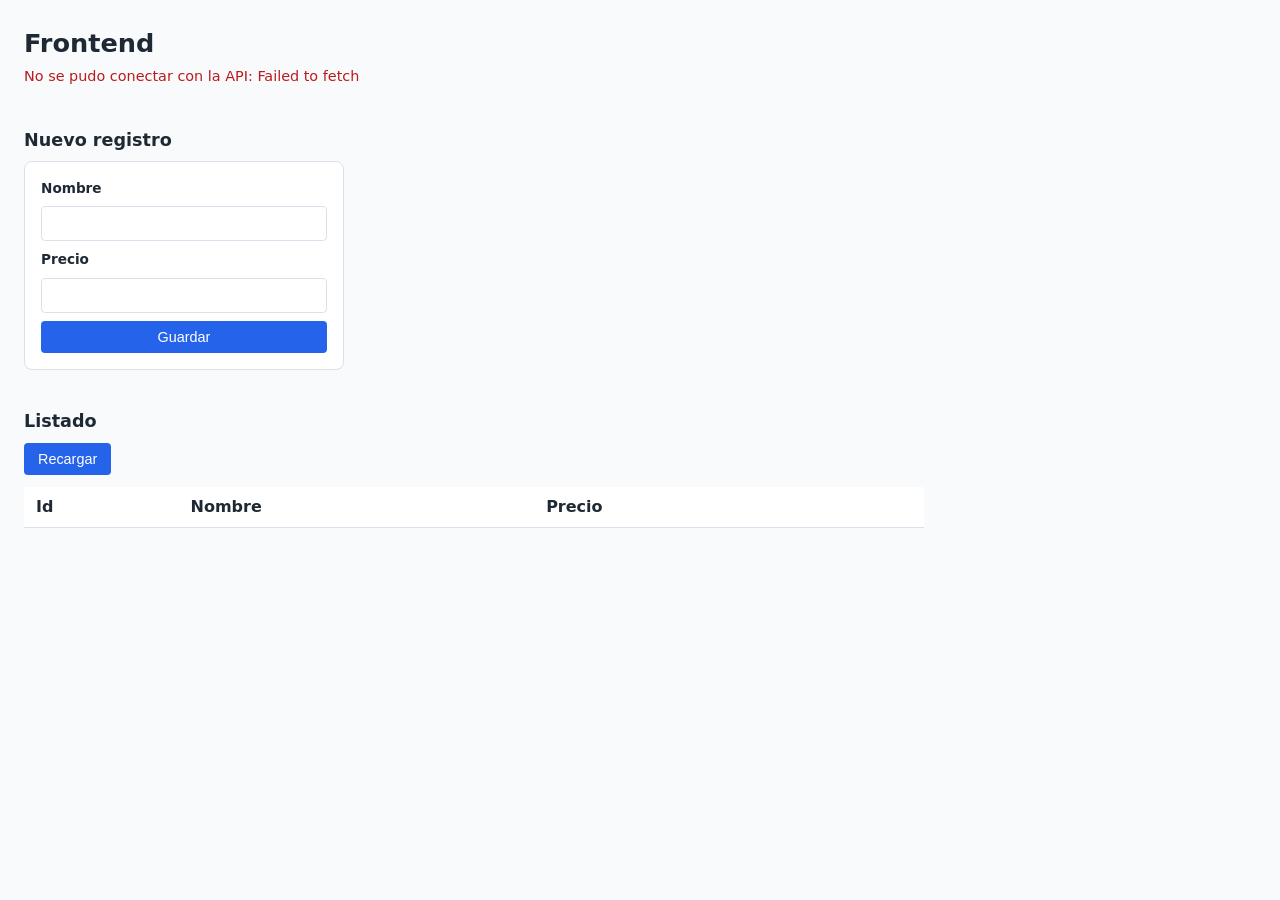
==== Frontend/index.html @ 7811f881 "Commit inicial" ====
<!DOCTYPE html>
<html lang="es">
<head>
    <meta charset="UTF-8">
    <meta name="viewport" content="width=device-width, initial-scale=1.0">
    <title>Frontend</title>
    <link rel="stylesheet" href="styles.css">
</head>
<body>
    <header>
        <h1>Frontend</h1>
        <p id="estado" class="estado"></p>
    </header>

    <main>
        <section>
            <h2>Nuevo registro</h2>

            <!-- El form no recarga la página: el submit se maneja en app.js -->
            <form id="formulario" class="tarjeta">
                <label for="nombre">Nombre</label>
                <input id="nombre" name="nombre" type="text" required maxlength="100">

                <label for="precio">Precio</label>
                <input id="precio" name="precio" type="number" min="0.01" step="0.01" required>

                <button type="submit">Guardar</button>
            </form>
        </section>

        <section>
            <h2>Listado</h2>
            <button id="recargar" type="button">Recargar</button>

            <table class="tabla">
                <thead>
                    <tr>
                        <th>Id</th>
                        <th>Nombre</th>
                        <th>Precio</th>
                        <th></th>
                    </tr>
                </thead>
                <!-- Las filas se generan desde JavaScript -->
                <tbody id="cuerpo-tabla"></tbody>
            </table>
        </section>
    </main>

    <script src="app.js"></script>
</body>
</html>
---- Frontend/styles.css ----
:root {
    --color-texto: #1f2933;
    --color-borde: #d9e2ec;
    --color-acento: #2563eb;
    --color-error: #b91c1c;
    --color-ok: #15803d;
}

* {
    box-sizing: border-box;
}

body {
    margin: 0;
    padding: 24px;
    font-family: system-ui, "Segoe UI", Roboto, sans-serif;
    color: var(--color-texto);
    background-color: #f8fafc;
    line-height: 1.5;
}

header {
    margin-bottom: 24px;
}

h1 {
    margin: 0 0 4px;
    font-size: 1.6rem;
}

h2 {
    font-size: 1.1rem;
    margin-bottom: 8px;
}

main {
    display: grid;
    gap: 24px;
    max-width: 900px;
}

.tarjeta {
    display: grid;
    gap: 8px;
    max-width: 320px;
    padding: 16px;
    background-color: #ffffff;
    border: 1px solid var(--color-borde);
    border-radius: 8px;
}

label {
    font-size: 0.85rem;
    font-weight: 600;
}

input {
    padding: 8px;
    border: 1px solid var(--color-borde);
    border-radius: 4px;
    font-size: 0.95rem;
}

button {
    padding: 8px 14px;
    border: none;
    border-radius: 4px;
    background-color: var(--color-acento);
    color: #ffffff;
    font-size: 0.9rem;
    cursor: pointer;
}

button:hover {
    opacity: 0.9;
}

button.secundario {
    background-color: #64748b;
}

.tabla {
    width: 100%;
    margin-top: 12px;
    border-collapse: collapse;
    background-color: #ffffff;
}

.tabla th,
.tabla td {
    padding: 8px 12px;
    border-bottom: 1px solid var(--color-borde);
    text-align: left;
}

.estado {
    min-height: 1.2rem;
    margin: 0;
    font-size: 0.9rem;
}

.estado.error {
    color: var(--color-error);
}

.estado.ok {
    color: var(--color-ok);
}
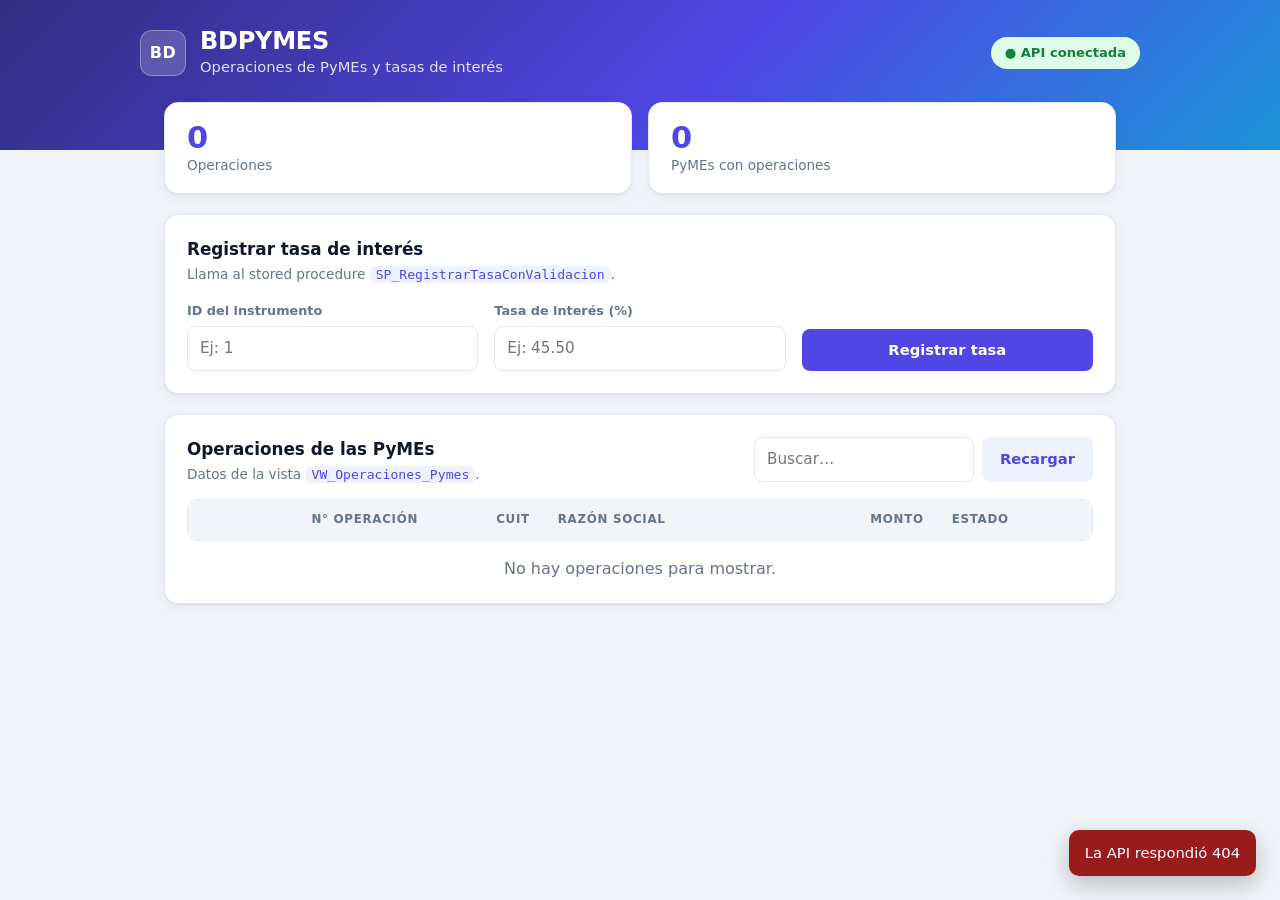
==== commit 77d5b275: "Agregamos la vista y el procedimiento almacenado" ====
--- a/Frontend/index.html
+++ b/Frontend/index.html
@@ -3,49 +3,85 @@
 <head>
     <meta charset="UTF-8">
     <meta name="viewport" content="width=device-width, initial-scale=1.0">
-    <title>Frontend</title>
+    <title>BDPYMES · Operaciones y tasas</title>
     <link rel="stylesheet" href="styles.css">
 </head>
 <body>
-    <header>
-        <h1>Frontend</h1>
-        <p id="estado" class="estado"></p>
+    <header class="cabecera">
+        <div class="cabecera-int">
+            <div class="marca">
+                <span class="marca-logo">BD</span>
+                <div>
+                    <h1>BDPYMES</h1>
+                    <p>Operaciones de PyMEs y tasas de interés</p>
+                </div>
+            </div>
+            <span id="conexion" class="chip">Conectando…</span>
+        </div>
     </header>
 
     <main>
-        <section>
-            <h2>Nuevo registro</h2>
+        <section class="resumen" aria-label="Resumen">
+            <div class="dato">
+                <span class="dato-numero" id="total-operaciones">–</span>
+                <span class="dato-texto">Operaciones</span>
+            </div>
+            <div class="dato">
+                <span class="dato-numero" id="total-pymes">–</span>
+                <span class="dato-texto">PyMEs con operaciones</span>
+            </div>
+        </section>
 
-            <!-- El form no recarga la página: el submit se maneja en app.js -->
-            <form id="formulario" class="tarjeta">
-                <label for="nombre">Nombre</label>
-                <input id="nombre" name="nombre" type="text" required maxlength="100">
+        <section class="tarjeta">
+            <h2>Registrar tasa de interés</h2>
+            <p class="nota">Llama al stored procedure <code>SP_RegistrarTasaConValidacion</code>.</p>
 
-                <label for="precio">Precio</label>
-                <input id="precio" name="precio" type="number" min="0.01" step="0.01" required>
-
-                <button type="submit">Guardar</button>
+            <form id="formulario" novalidate>
+                <div class="campo">
+                    <label for="idInstrumento">ID del instrumento</label>
+                    <input id="idInstrumento" name="idInstrumento" type="number" min="1" step="1" placeholder="Ej: 1" required>
+                </div>
+                <div class="campo">
+                    <label for="tasaInteres">Tasa de interés (%)</label>
+                    <input id="tasaInteres" name="tasaInteres" type="number" min="0" max="999.99" step="0.01" placeholder="Ej: 45.50" required>
+                </div>
+                <div class="campo">
+                    <button type="submit" id="guardar">Registrar tasa</button>
+                </div>
             </form>
         </section>
 
-        <section>
-            <h2>Listado</h2>
-            <button id="recargar" type="button">Recargar</button>
+        <section class="tarjeta">
+            <div class="listado-cab">
+                <div>
+                    <h2>Operaciones de las PyMEs</h2>
+                    <p class="nota">Datos de la vista <code>VW_Operaciones_Pymes</code>.</p>
+                </div>
+                <div class="listado-acciones">
+                    <input id="buscador" type="search" placeholder="Buscar…" aria-label="Buscar en el listado">
+                    <button id="recargar" type="button" class="secundario">Recargar</button>
+                </div>
+            </div>
 
-            <table class="tabla">
-                <thead>
-                    <tr>
-                        <th>Id</th>
-                        <th>Nombre</th>
-                        <th>Precio</th>
-                        <th></th>
-                    </tr>
-                </thead>
-                <!-- Las filas se generan desde JavaScript -->
-                <tbody id="cuerpo-tabla"></tbody>
-            </table>
+            <div class="tabla-wrap">
+                <table class="tabla">
+                    <thead>
+                        <tr>
+                            <th class="num">N° operación</th>
+                            <th class="num">CUIT</th>
+                            <th>Razón social</th>
+                            <th class="num">Monto</th>
+                            <th>Estado</th>
+                        </tr>
+                    </thead>
+                    <tbody id="cuerpo-tabla"></tbody>
+                </table>
+            </div>
+            <p id="vacio" class="vacio" hidden>No hay operaciones para mostrar.</p>
         </section>
     </main>
+
+    <div id="aviso" class="aviso" role="status" aria-live="polite"></div>
 
     <script src="app.js"></script>
 </body>
--- a/Frontend/styles.css
+++ b/Frontend/styles.css
@@ -1,108 +1,261 @@
 :root {
-    --color-texto: #1f2933;
-    --color-borde: #d9e2ec;
-    --color-acento: #2563eb;
-    --color-error: #b91c1c;
-    --color-ok: #15803d;
-}
-
-* {
-    box-sizing: border-box;
-}
+    --fondo: #f1f5f9;
+    --superficie: #ffffff;
+    --texto: #0f172a;
+    --texto-suave: #64748b;
+    --borde: #e2e8f0;
+    --acento: #4f46e5;
+    --acento-oscuro: #4338ca;
+    --acento-suave: #eef2ff;
+    --ok: #15803d;
+    --ok-fondo: #dcfce7;
+    --error: #b91c1c;
+    --error-fondo: #fee2e2;
+    --alerta: #92400e;
+    --alerta-fondo: #fef3c7;
+    --neutro-fondo: #e2e8f0;
+    --sombra: 0 1px 2px rgba(15, 23, 42, .06), 0 4px 16px rgba(15, 23, 42, .05);
+}
+
+@media (prefers-color-scheme: dark) {
+    :root {
+        --fondo: #0b1220;
+        --superficie: #111a2e;
+        --texto: #e2e8f0;
+        --texto-suave: #94a3b8;
+        --borde: #1f2a44;
+        --acento: #818cf8;
+        --acento-oscuro: #a5b4fc;
+        --acento-suave: #1b2347;
+        --ok: #4ade80;
+        --ok-fondo: #052e16;
+        --error: #f87171;
+        --error-fondo: #3b0d0d;
+        --alerta: #fcd34d;
+        --alerta-fondo: #3b2a07;
+        --neutro-fondo: #1f2a44;
+        --sombra: 0 1px 2px rgba(0, 0, 0, .4);
+    }
+}
+
+* { box-sizing: border-box; }
 
 body {
     margin: 0;
-    padding: 24px;
-    font-family: system-ui, "Segoe UI", Roboto, sans-serif;
-    color: var(--color-texto);
-    background-color: #f8fafc;
+    font-family: "Inter", system-ui, "Segoe UI", Roboto, sans-serif;
+    color: var(--texto);
+    background: var(--fondo);
     line-height: 1.5;
 }
 
-header {
-    margin-bottom: 24px;
-}
-
-h1 {
-    margin: 0 0 4px;
-    font-size: 1.6rem;
-}
-
-h2 {
-    font-size: 1.1rem;
-    margin-bottom: 8px;
-}
-
+/* ---------- Cabecera ---------- */
+.cabecera {
+    padding: 28px 24px 72px;
+    background: linear-gradient(135deg, #312e81 0%, #4f46e5 55%, #06b6d4 120%);
+    color: #fff;
+}
+
+.cabecera-int {
+    display: flex;
+    flex-wrap: wrap;
+    align-items: center;
+    justify-content: space-between;
+    gap: 16px;
+    max-width: 1000px;
+    margin: 0 auto;
+}
+
+.marca { display: flex; align-items: center; gap: 14px; }
+
+.marca-logo {
+    display: grid;
+    place-items: center;
+    width: 46px;
+    height: 46px;
+    border-radius: 12px;
+    background: rgba(255, 255, 255, .18);
+    border: 1px solid rgba(255, 255, 255, .3);
+    font-weight: 800;
+    letter-spacing: .5px;
+}
+
+h1 { margin: 0; font-size: 1.5rem; line-height: 1.1; letter-spacing: -.01em; }
+.marca p { margin: 2px 0 0; opacity: .85; font-size: .92rem; }
+
+.chip {
+    padding: 6px 14px;
+    border-radius: 999px;
+    background: var(--alerta-fondo);
+    color: var(--alerta);
+    font-size: .82rem;
+    font-weight: 600;
+}
+.chip.ok { background: var(--ok-fondo); color: var(--ok); }
+.chip.error { background: var(--error-fondo); color: var(--error); }
+.chip::before { content: "● "; }
+
+/* ---------- Contenido ---------- */
 main {
     display: grid;
-    gap: 24px;
-    max-width: 900px;
-}
+    gap: 20px;
+    max-width: 1000px;
+    margin: -48px auto 0;
+    padding: 0 24px 48px;
+}
+
+.resumen { display: grid; grid-template-columns: repeat(auto-fit, minmax(200px, 1fr)); gap: 16px; }
+
+.dato {
+    display: grid;
+    padding: 18px 22px;
+    background: var(--superficie);
+    border: 1px solid var(--borde);
+    border-radius: 14px;
+    box-shadow: var(--sombra);
+}
+.dato-numero { font-size: 1.9rem; font-weight: 700; line-height: 1.1; color: var(--acento); }
+.dato-texto { color: var(--texto-suave); font-size: .85rem; }
 
 .tarjeta {
-    display: grid;
-    gap: 8px;
-    max-width: 320px;
-    padding: 16px;
-    background-color: #ffffff;
-    border: 1px solid var(--color-borde);
+    padding: 22px;
+    background: var(--superficie);
+    border: 1px solid var(--borde);
+    border-radius: 14px;
+    box-shadow: var(--sombra);
+}
+
+h2 { margin: 0; font-size: 1.05rem; }
+
+.nota { margin: 2px 0 16px; color: var(--texto-suave); font-size: .85rem; }
+
+code {
+    padding: 1px 6px;
+    border-radius: 6px;
+    background: var(--acento-suave);
+    color: var(--acento);
+    font-size: .82rem;
+}
+
+/* ---------- Formulario ---------- */
+#formulario {
+    display: grid;
+    grid-template-columns: repeat(auto-fit, minmax(210px, 1fr));
+    gap: 16px;
+    align-items: end;
+}
+
+.campo { display: grid; gap: 6px; }
+
+label { font-size: .8rem; font-weight: 600; color: var(--texto-suave); }
+
+input {
+    width: 100%;
+    padding: 10px 12px;
+    border: 1px solid var(--borde);
     border-radius: 8px;
-}
-
-label {
-    font-size: 0.85rem;
+    background: var(--superficie);
+    color: var(--texto);
+    font: inherit;
+    font-size: .95rem;
+    transition: border-color .15s, box-shadow .15s;
+}
+
+input:focus {
+    outline: none;
+    border-color: var(--acento);
+    box-shadow: 0 0 0 3px var(--acento-suave);
+}
+
+input.invalido { border-color: var(--error); }
+
+button {
+    padding: 10px 18px;
+    border: none;
+    border-radius: 8px;
+    background: var(--acento);
+    color: #fff;
+    font: inherit;
+    font-size: .92rem;
     font-weight: 600;
-}
-
-input {
-    padding: 8px;
-    border: 1px solid var(--color-borde);
-    border-radius: 4px;
-    font-size: 0.95rem;
-}
-
-button {
-    padding: 8px 14px;
-    border: none;
-    border-radius: 4px;
-    background-color: var(--color-acento);
-    color: #ffffff;
-    font-size: 0.9rem;
     cursor: pointer;
-}
-
-button:hover {
-    opacity: 0.9;
-}
-
-button.secundario {
-    background-color: #64748b;
-}
-
-.tabla {
-    width: 100%;
-    margin-top: 12px;
-    border-collapse: collapse;
-    background-color: #ffffff;
-}
-
-.tabla th,
-.tabla td {
-    padding: 8px 12px;
-    border-bottom: 1px solid var(--color-borde);
+    transition: background .15s, transform .05s;
+}
+button:hover { background: var(--acento-oscuro); }
+button:active { transform: translateY(1px); }
+button:disabled { opacity: .6; cursor: wait; }
+
+button.secundario { background: var(--acento-suave); color: var(--acento); }
+button.secundario:hover { background: var(--borde); }
+
+/* ---------- Listado ---------- */
+.listado-cab {
+    display: flex;
+    flex-wrap: wrap;
+    align-items: flex-start;
+    justify-content: space-between;
+    gap: 12px;
+}
+.listado-cab .nota { margin-bottom: 14px; }
+.listado-acciones { display: flex; gap: 8px; }
+.listado-acciones input { width: 220px; }
+
+.tabla-wrap { overflow-x: auto; border: 1px solid var(--borde); border-radius: 10px; }
+
+.tabla { width: 100%; border-collapse: collapse; font-size: .92rem; }
+
+.tabla th {
+    padding: 11px 14px;
+    background: var(--fondo);
+    color: var(--texto-suave);
+    font-size: .74rem;
+    letter-spacing: .06em;
     text-align: left;
-}
+    text-transform: uppercase;
+    white-space: nowrap;
+}
+
+.tabla td { padding: 11px 14px; border-top: 1px solid var(--borde); }
+.tabla tbody tr:hover { background: var(--acento-suave); }
+.tabla .num { font-variant-numeric: tabular-nums; text-align: right; }
 
 .estado {
-    min-height: 1.2rem;
-    margin: 0;
-    font-size: 0.9rem;
-}
-
-.estado.error {
-    color: var(--color-error);
-}
-
-.estado.ok {
-    color: var(--color-ok);
-}
+    display: inline-block;
+    padding: 2px 10px;
+    border-radius: 999px;
+    background: var(--neutro-fondo);
+    font-size: .8rem;
+    font-weight: 600;
+}
+.estado.ok { background: var(--ok-fondo); color: var(--ok); }
+.estado.alerta { background: var(--alerta-fondo); color: var(--alerta); }
+.estado.error { background: var(--error-fondo); color: var(--error); }
+
+.vacio { margin: 16px 0 0; color: var(--texto-suave); text-align: center; }
+
+/* ---------- Aviso flotante ---------- */
+.aviso {
+    position: fixed;
+    right: 24px;
+    bottom: 24px;
+    max-width: min(420px, calc(100vw - 48px));
+    padding: 12px 16px;
+    border-radius: 10px;
+    background: var(--texto);
+    color: var(--superficie);
+    font-size: .92rem;
+    box-shadow: 0 8px 24px rgba(0, 0, 0, .25);
+    opacity: 0;
+    transform: translateY(12px);
+    pointer-events: none;
+    transition: opacity .2s, transform .2s;
+}
+.aviso.visible { opacity: 1; transform: none; }
+.aviso.ok { background: #166534; color: #fff; }
+.aviso.error { background: #991b1b; color: #fff; }
+
+@media (max-width: 600px) {
+    .cabecera { padding: 22px 16px 64px; }
+    main { padding: 0 16px 40px; }
+    .listado-acciones { width: 100%; }
+    .listado-acciones input { flex: 1; width: auto; }
+}
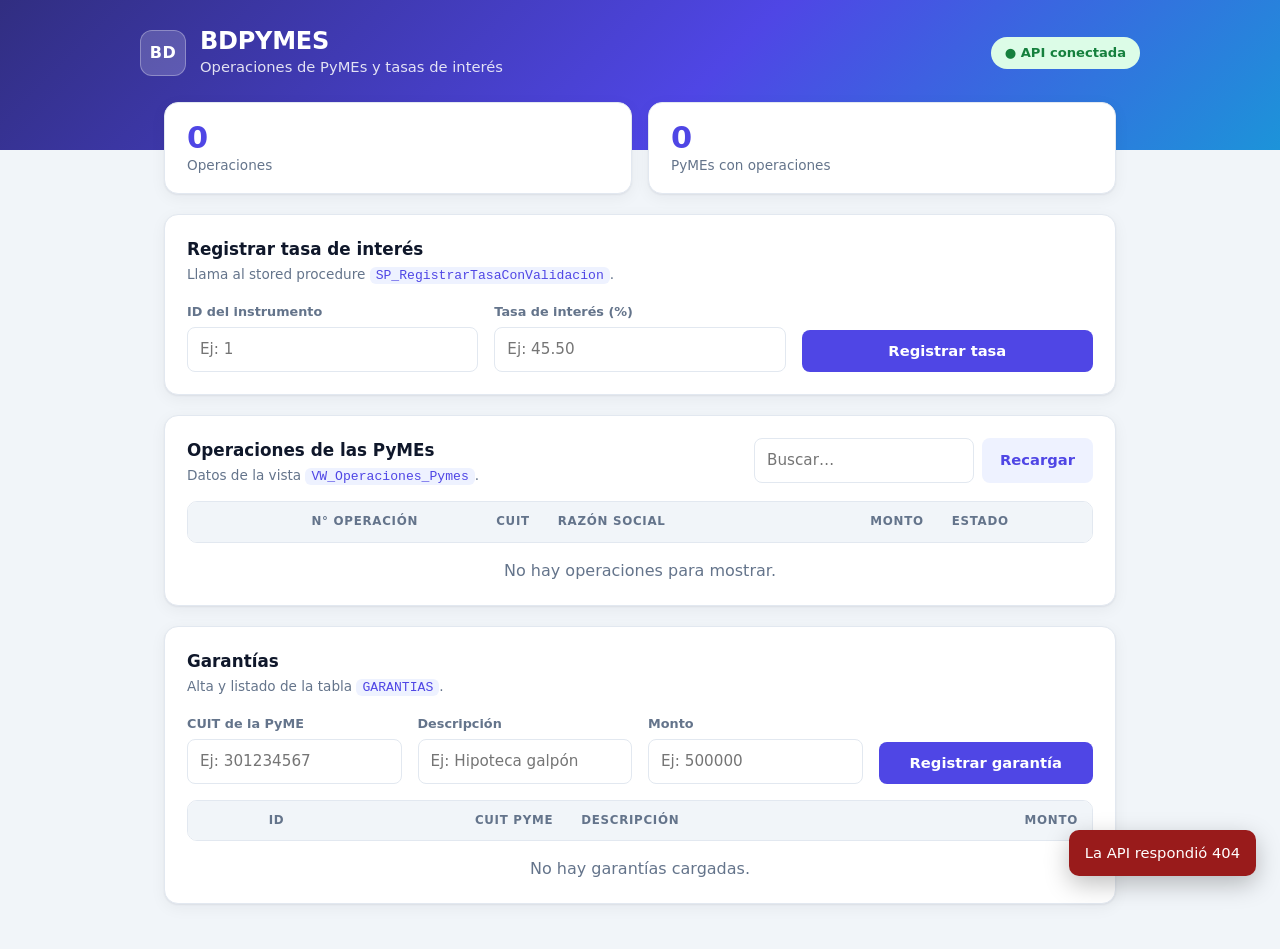
==== commit 793c6301: "Agrego listado y alta de garantias en el frontend" ====
--- a/Frontend/index.html
+++ b/Frontend/index.html
@@ -79,10 +79,47 @@
             </div>
             <p id="vacio" class="vacio" hidden>No hay operaciones para mostrar.</p>
         </section>
+        <section class="tarjeta">
+            <h2>Garantías</h2>
+            <p class="nota">Alta y listado de la tabla <code>GARANTIAS</code>.</p>
+
+            <form id="form-garantia" novalidate>
+                <div class="campo">
+                    <label for="g-cuit">CUIT de la PyME</label>
+                    <input id="g-cuit" type="number" min="1" step="1" placeholder="Ej: 301234567" required>
+                </div>
+                <div class="campo">
+                    <label for="g-desc">Descripción</label>
+                    <input id="g-desc" type="text" maxlength="50" placeholder="Ej: Hipoteca galpón" required>
+                </div>
+                <div class="campo">
+                    <label for="g-monto">Monto</label>
+                    <input id="g-monto" type="number" min="0.01" step="0.01" placeholder="Ej: 500000" required>
+                </div>
+                <div class="campo">
+                    <button type="submit" id="g-guardar">Registrar garantía</button>
+                </div>
+            </form>
+
+            <div class="tabla-wrap" style="margin-top:16px">
+                <table class="tabla">
+                    <thead>
+                        <tr>
+                            <th class="num">ID</th>
+                            <th class="num">CUIT PyME</th>
+                            <th>Descripción</th>
+                            <th class="num">Monto</th>
+                        </tr>
+                    </thead>
+                    <tbody id="cuerpo-garantias"></tbody>
+                </table>
+            </div>
+            <p id="vacio-garantias" class="vacio" hidden>No hay garantías cargadas.</p>
+        </section>
     </main>
 
     <div id="aviso" class="aviso" role="status" aria-live="polite"></div>
 
     <script src="app.js"></script>
 </body>
-</html>
+</html>
--- a/Frontend/styles.css
+++ b/Frontend/styles.css
@@ -137,7 +137,8 @@
 }
 
 /* ---------- Formulario ---------- */
-#formulario {
+#formulario,
+#form-garantia {
     display: grid;
     grid-template-columns: repeat(auto-fit, minmax(210px, 1fr));
     gap: 16px;
@@ -258,4 +259,4 @@
     main { padding: 0 16px 40px; }
     .listado-acciones { width: 100%; }
     .listado-acciones input { flex: 1; width: auto; }
-}
+}
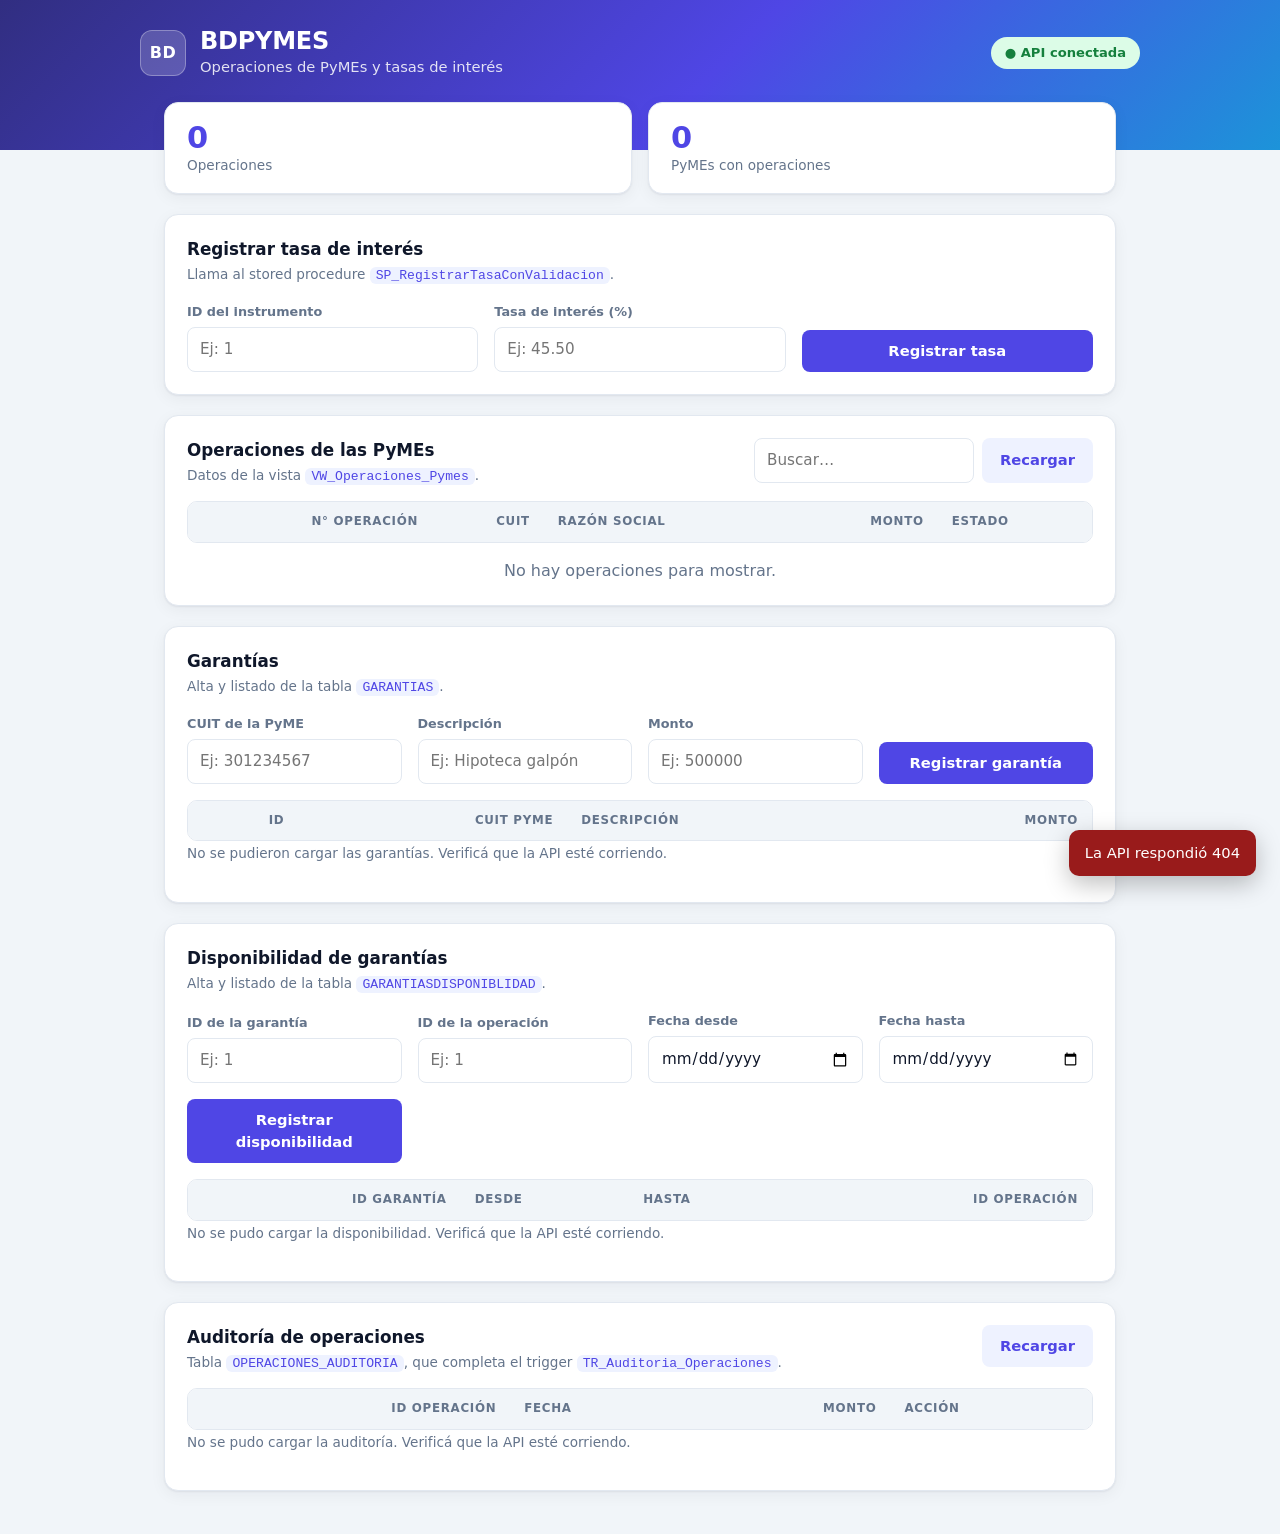
==== commit 560f82ea: "Agrego garantias, disponibilidad y auditoria de operaciones en el frontend" ====
--- a/Frontend/index.html
+++ b/Frontend/index.html
@@ -83,25 +83,25 @@
             <h2>Garantías</h2>
             <p class="nota">Alta y listado de la tabla <code>GARANTIAS</code>.</p>
 
-            <form id="form-garantia" novalidate>
+            <form id="form-garantia">
                 <div class="campo">
                     <label for="g-cuit">CUIT de la PyME</label>
-                    <input id="g-cuit" type="number" min="1" step="1" placeholder="Ej: 301234567" required>
+                    <input type="number" id="g-cuit" min="1" placeholder="Ej: 301234567" required>
                 </div>
                 <div class="campo">
                     <label for="g-desc">Descripción</label>
-                    <input id="g-desc" type="text" maxlength="50" placeholder="Ej: Hipoteca galpón" required>
+                    <input type="text" id="g-desc" minlength="2" maxlength="50" placeholder="Ej: Hipoteca galpón" required>
                 </div>
                 <div class="campo">
                     <label for="g-monto">Monto</label>
-                    <input id="g-monto" type="number" min="0.01" step="0.01" placeholder="Ej: 500000" required>
+                    <input type="number" id="g-monto" min="0.01" step="0.01" placeholder="Ej: 500000" required>
                 </div>
                 <div class="campo">
-                    <button type="submit" id="g-guardar">Registrar garantía</button>
+                    <button type="submit">Registrar garantía</button>
                 </div>
             </form>
 
-            <div class="tabla-wrap" style="margin-top:16px">
+            <div class="tabla-wrap">
                 <table class="tabla">
                     <thead>
                         <tr>
@@ -114,7 +114,76 @@
                     <tbody id="cuerpo-garantias"></tbody>
                 </table>
             </div>
-            <p id="vacio-garantias" class="vacio" hidden>No hay garantías cargadas.</p>
+            <p id="estado-garantias" class="nota"></p>
+        </section>
+
+        <section class="tarjeta">
+            <h2>Disponibilidad de garantías</h2>
+            <p class="nota">Alta y listado de la tabla <code>GARANTIASDISPONIBLIDAD</code>.</p>
+
+            <form id="form-disponibilidad">
+                <div class="campo">
+                    <label for="d-garantia">ID de la garantía</label>
+                    <input type="number" id="d-garantia" min="1" placeholder="Ej: 1" required>
+                </div>
+                <div class="campo">
+                    <label for="d-operacion">ID de la operación</label>
+                    <input type="number" id="d-operacion" min="1" placeholder="Ej: 1" required>
+                </div>
+                <div class="campo">
+                    <label for="d-desde">Fecha desde</label>
+                    <input type="date" id="d-desde" required>
+                </div>
+                <div class="campo">
+                    <label for="d-hasta">Fecha hasta</label>
+                    <input type="date" id="d-hasta" required>
+                </div>
+                <div class="campo">
+                    <button type="submit">Registrar disponibilidad</button>
+                </div>
+            </form>
+
+            <div class="tabla-wrap">
+                <table class="tabla">
+                    <thead>
+                        <tr>
+                            <th class="num">ID garantía</th>
+                            <th>Desde</th>
+                            <th>Hasta</th>
+                            <th class="num">ID operación</th>
+                        </tr>
+                    </thead>
+                    <tbody id="cuerpo-disponibilidad"></tbody>
+                </table>
+            </div>
+            <p id="estado-disponibilidad" class="nota"></p>
+        </section>
+
+        <section class="tarjeta">
+            <div class="listado-cab">
+                <div>
+                    <h2>Auditoría de operaciones</h2>
+                    <p class="nota">Tabla <code>OPERACIONES_AUDITORIA</code>, que completa el trigger <code>TR_Auditoria_Operaciones</code>.</p>
+                </div>
+                <div class="listado-acciones">
+                    <button id="recargar-auditoria" type="button" class="secundario">Recargar</button>
+                </div>
+            </div>
+
+            <div class="tabla-wrap">
+                <table class="tabla">
+                    <thead>
+                        <tr>
+                            <th class="num">ID operación</th>
+                            <th>Fecha</th>
+                            <th class="num">Monto</th>
+                            <th>Acción</th>
+                        </tr>
+                    </thead>
+                    <tbody id="cuerpo-auditoria"></tbody>
+                </table>
+            </div>
+            <p id="estado-auditoria" class="nota"></p>
         </section>
     </main>
 
--- a/Frontend/styles.css
+++ b/Frontend/styles.css
@@ -138,11 +138,17 @@
 
 /* ---------- Formulario ---------- */
 #formulario,
-#form-garantia {
+#form-garantia,
+#form-disponibilidad {
     display: grid;
     grid-template-columns: repeat(auto-fit, minmax(210px, 1fr));
     gap: 16px;
     align-items: end;
+}
+
+#form-garantia,
+#form-disponibilidad {
+    margin-bottom: 16px;
 }
 
 .campo { display: grid; gap: 6px; }
